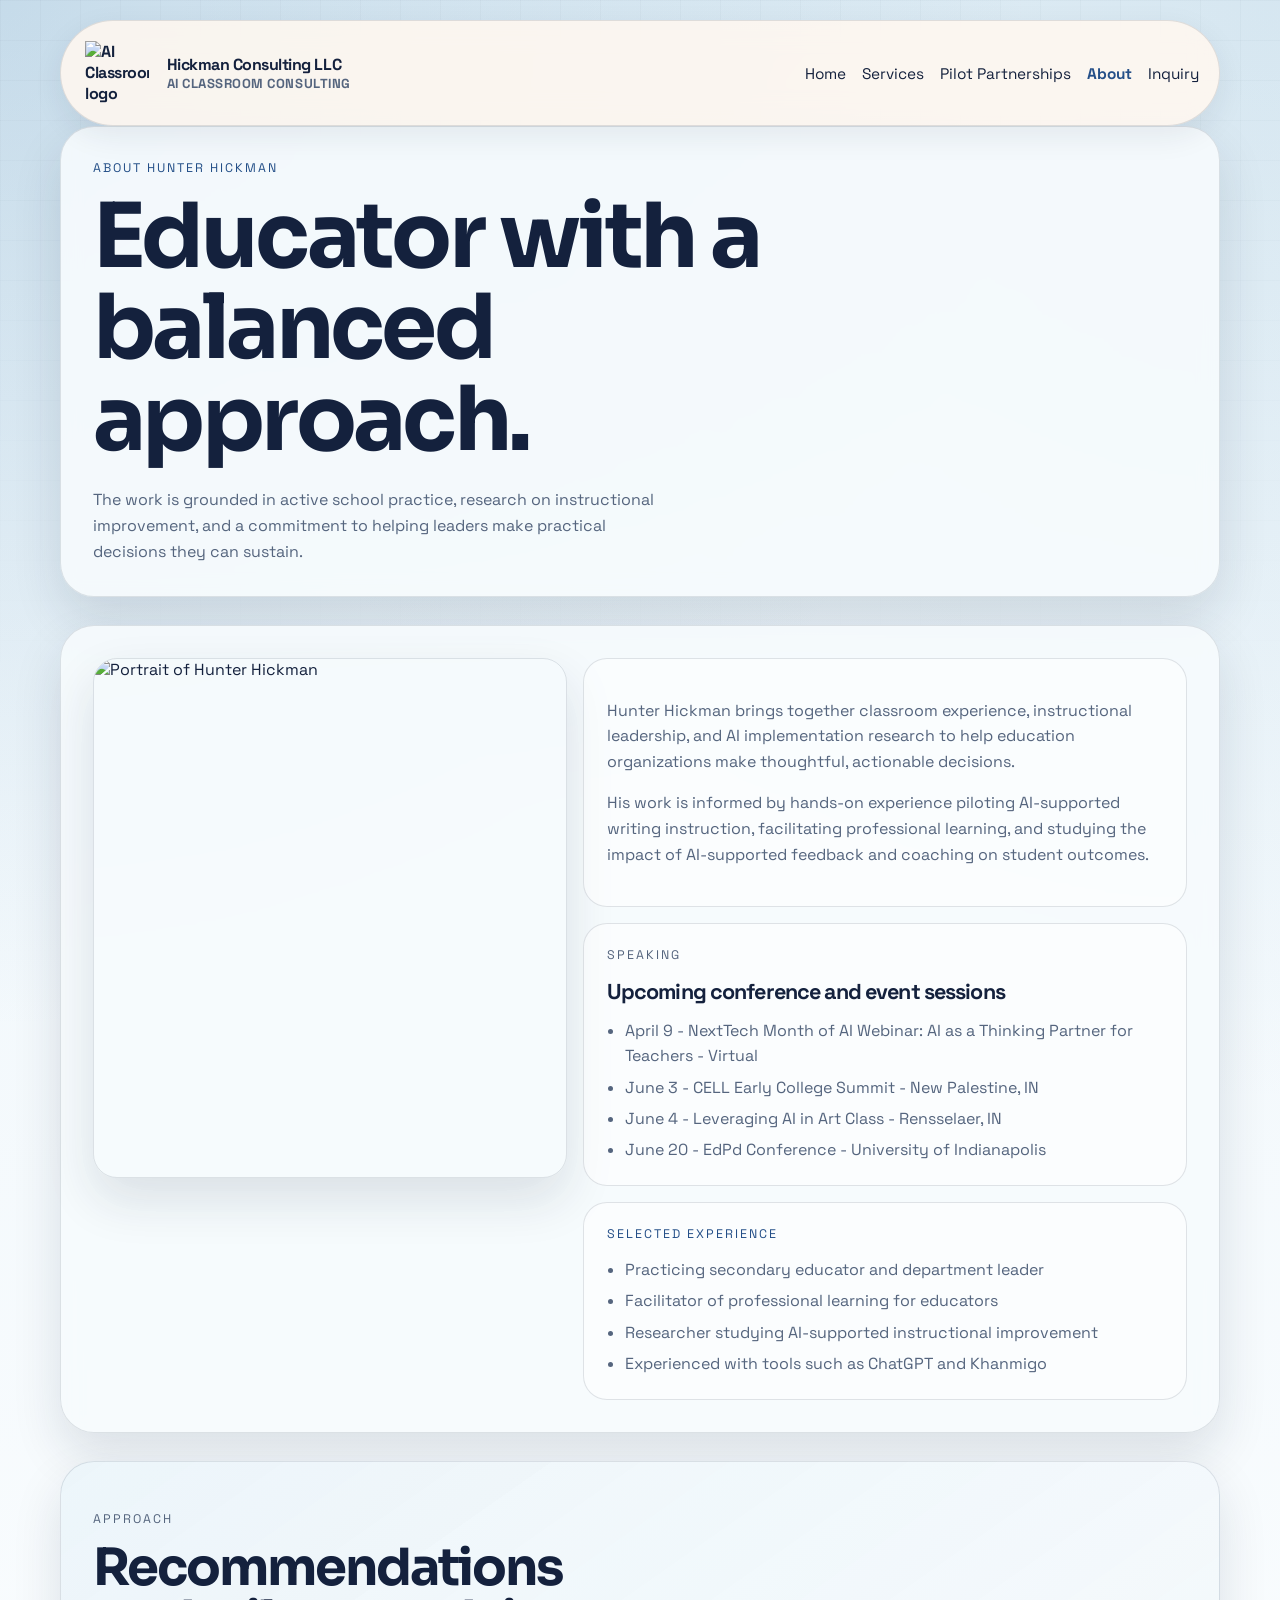
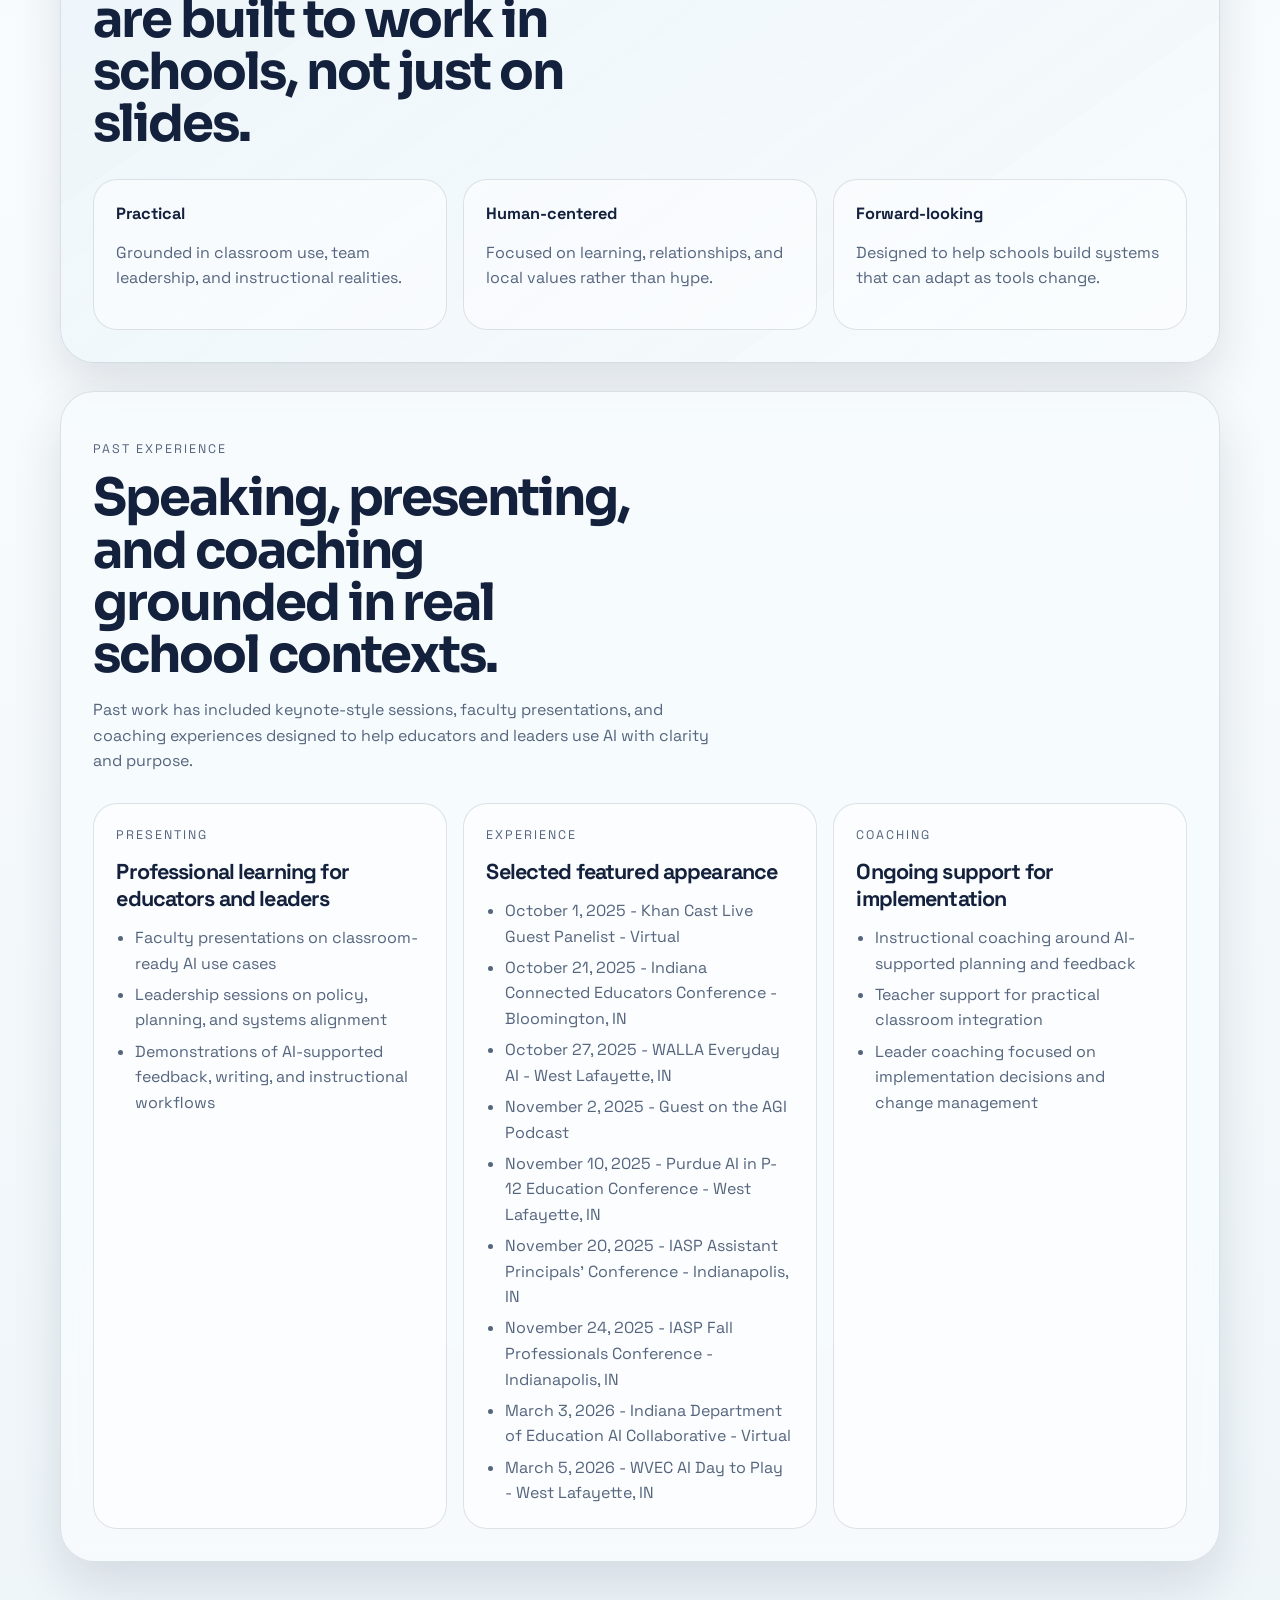
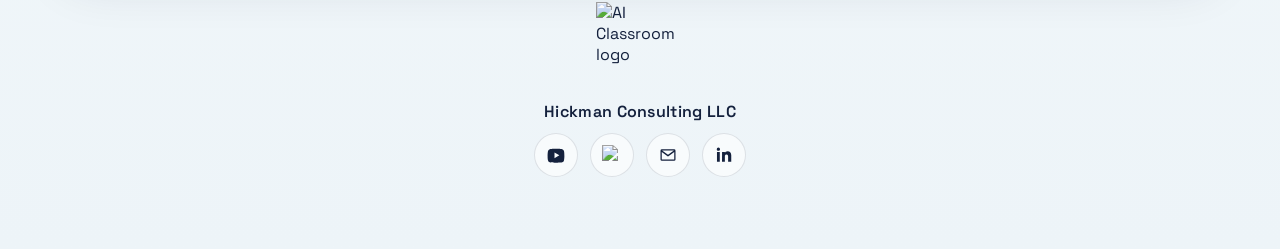
==== about.html @ c4c93e27 "Add files via upload" ====
<!DOCTYPE html>
<html lang="en">
  <head>
    <meta charset="UTF-8" />
    <meta name="viewport" content="width=device-width, initial-scale=1.0" />
    <title>About | Hickman Consulting LLC</title>
    <meta
      name="description"
      content="Learn about Hunter Hickman, an educator, instructional leader, and AI implementation partner."
    />
    <link rel="preconnect" href="https://fonts.googleapis.com" />
    <link rel="preconnect" href="https://fonts.gstatic.com" crossorigin />
    <link
      href="https://fonts.googleapis.com/css2?family=Space+Grotesk:wght@400;500;700&family=Sora:wght@400;600;700;800&display=swap"
      rel="stylesheet"
    />
    <link rel="stylesheet" href="styles.css" />
  </head>
  <body>
    <div class="page-shell">
      <header class="site-header">
        <a class="brand" href="index.html" aria-label="Hickman Consulting LLC home">
          <span class="brand-mark">
            <img
              src="assets/AI%20CLASSROOM%20PRO%20%282048%20x%201152%20px%29%20%28180%20x%20180%20px%29%281%29.png"
              alt="AI Classroom logo"
            />
          </span>
          <span class="brand-copy">
            <strong>Hickman Consulting LLC</strong>
            <span>AI Classroom Consulting</span>
          </span>
        </a>
        <nav class="site-nav">
          <a href="index.html">Home</a>
          <a href="services.html">Services</a>
          <a href="pilot-partnerships.html">Pilot Partnerships</a>
          <a class="current" href="about.html">About</a>
          <a href="inquiry.html">Inquiry</a>
        </nav>
      </header>

      <main>
        <section class="page-hero">
          <p class="eyebrow">About Hunter Hickman</p>
          <h1>Educator with a balanced approach.</h1>
          <p class="hero-text">
            The work is grounded in active school practice, research on instructional improvement,
            and a commitment to helping leaders make practical decisions they can sustain.
          </p>
        </section>

        <section class="section">
          <div class="about-layout">
            <figure class="about-photo">
              <img
                src="assets/1752551225383.jpg"
                alt="Portrait of Hunter Hickman"
              />
            </figure>
            <div class="about-side">
              <div class="about-copy">
                <p>
                  Hunter Hickman brings together classroom experience, instructional leadership, and
                  AI implementation research to help education organizations make thoughtful,
                  actionable decisions.
                </p>
                <p>
                  His work is informed by hands-on experience piloting AI-supported writing
                  instruction, facilitating professional learning, and studying the impact of
                  AI-supported feedback and coaching on student outcomes.
                </p>
              </div>
              <article class="card">
                <p class="card-kicker">Speaking</p>
                <h3>Upcoming conference and event sessions</h3>
                <ul class="feature-list compact">
                  <li>April 9 - NextTech Month of AI Webinar: AI as a Thinking Partner for Teachers - Virtual</li>
                  <li>June 3 - CELL Early College Summit - New Palestine, IN</li>
                  <li>June 4 - Leveraging AI in Art Class - Rensselaer, IN</li>
                  <li>June 20 - EdPd Conference - University of Indianapolis</li>
                </ul>
              </article>
              <div class="credential-box">
                <p class="panel-label">Selected experience</p>
                <ul class="feature-list compact">
                  <li>Practicing secondary educator and department leader</li>
                  <li>Facilitator of professional learning for educators</li>
                  <li>Researcher studying AI-supported instructional improvement</li>
                  <li>Experienced with tools such as ChatGPT and Khanmigo</li>
                </ul>
              </div>
            </div>
          </div>
        </section>

        <section class="section section-accent">
          <div class="section-heading">
            <p class="eyebrow">Approach</p>
            <h2>Recommendations are built to work in schools, not just on slides.</h2>
          </div>
          <div class="outcome-grid">
            <div>
              <strong>Practical</strong>
              <p>Grounded in classroom use, team leadership, and instructional realities.</p>
            </div>
            <div>
              <strong>Human-centered</strong>
              <p>Focused on learning, relationships, and local values rather than hype.</p>
            </div>
            <div>
              <strong>Forward-looking</strong>
              <p>Designed to help schools build systems that can adapt as tools change.</p>
            </div>
          </div>
        </section>

        <section class="section">
          <div class="section-heading">
            <p class="eyebrow">Past Experience</p>
            <h2>Speaking, presenting, and coaching grounded in real school contexts.</h2>
            <p>
              Past work has included keynote-style sessions, faculty presentations, and coaching
              experiences designed to help educators and leaders use AI with clarity and purpose.
            </p>
          </div>

          <div class="experience-grid">
            <article class="card">
              <p class="card-kicker">Presenting</p>
              <h3>Professional learning for educators and leaders</h3>
              <ul class="feature-list compact">
                <li>Faculty presentations on classroom-ready AI use cases</li>
                <li>Leadership sessions on policy, planning, and systems alignment</li>
                <li>Demonstrations of AI-supported feedback, writing, and instructional workflows</li>
              </ul>
            </article>

            <article class="card">
              <p class="card-kicker">Experience</p>
              <h3>Selected featured appearance</h3>
              <ul class="feature-list compact">
                <li>October 1, 2025 - Khan Cast Live Guest Panelist - Virtual</li>
                <li>October 21, 2025 - Indiana Connected Educators Conference - Bloomington, IN</li>
                <li>October 27, 2025 - WALLA Everyday AI - West Lafayette, IN</li>
                <li>November 2, 2025 - Guest on the AGI Podcast</li>
                <li>November 10, 2025 - Purdue AI in P-12 Education Conference - West Lafayette, IN</li>
                <li>November 20, 2025 - IASP Assistant Principals' Conference - Indianapolis, IN</li>
                <li>November 24, 2025 - IASP Fall Professionals Conference - Indianapolis, IN</li>
                <li>March 3, 2026 - Indiana Department of Education AI Collaborative - Virtual</li>
                <li>March 5, 2026 - WVEC AI Day to Play - West Lafayette, IN</li>
              </ul>
            </article>

            <article class="card">
              <p class="card-kicker">Coaching</p>
              <h3>Ongoing support for implementation</h3>
              <ul class="feature-list compact">
                <li>Instructional coaching around AI-supported planning and feedback</li>
                <li>Teacher support for practical classroom integration</li>
                <li>Leader coaching focused on implementation decisions and change management</li>
              </ul>
            </article>
          </div>
        </section>
      </main>

      <footer class="site-footer">
        <img
          class="footer-logo"
          src="assets/AI%20CLASSROOM%20PRO%20%282048%20x%201152%20px%29%20%28180%20x%20180%20px%29%281%29.png"
          alt="AI Classroom logo"
        />
        <p>Hickman Consulting LLC</p>
        <div class="social-links">
          <a
            class="social-link"
            href="https://www.youtube.com/@hickmanconsultingai"
            target="_blank"
            rel="noreferrer"
            aria-label="Visit Hickman Consulting AI on YouTube"
          >
            <svg viewBox="0 0 24 24" aria-hidden="true">
              <path
                d="M21.58 7.19a2.99 2.99 0 0 0-2.1-2.11C17.62 4.58 12 4.58 12 4.58s-5.62 0-7.48.5a2.99 2.99 0 0 0-2.1 2.11c-.5 1.86-.5 5.73-.5 5.73s0 3.87.5 5.73a2.99 2.99 0 0 0 2.1 2.11c1.86.5 7.48.5 7.48.5s5.62 0 7.48-.5a2.99 2.99 0 0 0 2.1-2.11c.5-1.86.5-5.73.5-5.73s0-3.87-.5-5.73ZM10.2 15.78V9.06l5.82 3.36-5.82 3.36Z"
              />
            </svg>
          </a>
          <a
            class="social-link"
            href="https://www.skool.com/ai-for-educators-3099"
            target="_blank"
            rel="noreferrer"
            aria-label="Visit the AI for Educators Skool community"
          >
            <img class="social-image" src="assets/skool.logo.png" alt="Skool logo" />
          </a>
          <a
            class="social-link"
            href="mailto:hunter.hickman@hickmanconsultingai.com"
            aria-label="Email Hunter Hickman"
          >
            <svg viewBox="0 0 24 24" aria-hidden="true">
              <path
                d="M3 6.75A1.75 1.75 0 0 1 4.75 5h14.5A1.75 1.75 0 0 1 21 6.75v10.5A1.75 1.75 0 0 1 19.25 19H4.75A1.75 1.75 0 0 1 3 17.25V6.75Zm1.9-.25 7.1 5.22 7.1-5.22H4.9Zm14.6 11V8.39l-6.98 5.13a.9.9 0 0 1-1.04 0L4.5 8.39v9.11h15Z"
              />
            </svg>
          </a>
          <a
            class="social-link"
            href="https://www.linkedin.com/in/hunter-hickman-m-s-2b501383/"
            target="_blank"
            rel="noreferrer"
            aria-label="Visit Hunter Hickman on LinkedIn"
          >
            <svg viewBox="0 0 24 24" aria-hidden="true">
              <path
                d="M6.94 8.5H3.56V20h3.38V8.5ZM5.25 3A1.96 1.96 0 0 0 3.3 4.97c0 1.08.86 1.97 1.93 1.97h.02c1.1 0 1.97-.89 1.97-1.97A1.96 1.96 0 0 0 5.27 3h-.02ZM20.7 12.4c0-3.45-1.84-5.05-4.29-5.05-1.98 0-2.86 1.09-3.36 1.86V8.5H9.67c.04.47 0 11.5 0 11.5h3.38v-6.42c0-.34.03-.68.12-.93.27-.68.88-1.38 1.9-1.38 1.34 0 1.87 1.03 1.87 2.54V20H20.7v-7.6Z"
              />
            </svg>
          </a>
        </div>
      </footer>
    </div>
  </body>
</html>
---- styles.css ----
:root {
  --bg: #eef5f9;
  --paper: rgba(247, 251, 253, 0.9);
  --surface: #f8fcfe;
  --ink: #14213d;
  --muted: #55657e;
  --accent: #4b88b6;
  --accent-deep: #244f88;
  --accent-soft: #8fb8d3;
  --silver: #c7d1d8;
  --line: rgba(20, 33, 61, 0.12);
  --shadow: 0 22px 50px rgba(20, 33, 61, 0.12);
}

* {
  box-sizing: border-box;
}

html {
  scroll-behavior: smooth;
}

body {
  margin: 0;
  font-family: "Space Grotesk", sans-serif;
  color: var(--ink);
  background:
    radial-gradient(circle at top left, rgba(75, 136, 182, 0.24), transparent 28%),
    radial-gradient(circle at top right, rgba(143, 184, 211, 0.24), transparent 30%),
    linear-gradient(180deg, #ecf5fa 0%, #f9fcfe 50%, #edf4f8 100%);
}

body::before {
  content: "";
  position: fixed;
  inset: 0;
  pointer-events: none;
  background-image: linear-gradient(rgba(20, 33, 61, 0.035) 1px, transparent 1px),
    linear-gradient(90deg, rgba(20, 33, 61, 0.035) 1px, transparent 1px);
  background-size: 40px 40px;
  mask-image: linear-gradient(180deg, rgba(0, 0, 0, 0.7), transparent 80%);
}

.page-shell {
  width: min(1160px, calc(100% - 2rem));
  margin: 0 auto;
  padding: 1.25rem 0 4rem;
}

.site-header {
  position: sticky;
  top: 1rem;
  z-index: 10;
  display: flex;
  align-items: center;
  justify-content: space-between;
  gap: 1rem;
  padding: 1rem 1.25rem;
  border: 1px solid var(--line);
  border-radius: 999px;
  background: rgba(255, 248, 239, 0.88);
  backdrop-filter: blur(14px);
  box-shadow: 0 10px 30px rgba(20, 33, 61, 0.08);
}

.brand,
.site-nav a {
  color: var(--ink);
  text-decoration: none;
}

.brand {
  display: inline-flex;
  align-items: center;
  gap: 0.85rem;
  font-weight: 700;
  letter-spacing: -0.03em;
}

.brand-mark {
  display: inline-flex;
  align-items: center;
  justify-content: center;
  width: 72px;
  height: 72px;
  border-radius: 18px;
  background: transparent;
  box-shadow: none;
}

.brand-mark img {
  width: 64px;
  height: 64px;
  object-fit: contain;
}

.brand-copy {
  display: grid;
  gap: 0.05rem;
}

.brand-copy strong {
  font-size: 1rem;
}

.brand-copy span {
  color: var(--muted);
  font-size: 0.82rem;
  letter-spacing: 0.04em;
  text-transform: uppercase;
}

.site-nav {
  display: flex;
  flex-wrap: wrap;
  gap: 1rem;
}

.site-nav a {
  font-size: 0.96rem;
}

.site-nav a.current {
  color: var(--accent-deep);
  font-weight: 700;
}

.hero,
.page-hero,
.section,
.trust-strip {
  opacity: 0;
  transform: translateY(18px);
  animation: rise 0.7s ease forwards;
}

.hero {
  display: grid;
  grid-template-columns: 1.4fr 0.9fr;
  gap: 1.5rem;
  padding: 5rem 0 2rem;
}

.page-hero {
  padding: 5rem 0 1rem;
}

.home-intro h1 {
  max-width: none;
}

.home-feature {
  display: grid;
  grid-template-columns: 1.15fr 0.85fr;
  gap: 1.5rem;
  margin-bottom: 2rem;
}

.hero-copy,
.hero-panel,
.page-hero,
.home-feature > *,
.section,
.trust-strip {
  border: 1px solid var(--line);
  background: var(--paper);
  backdrop-filter: blur(10px);
  box-shadow: var(--shadow);
}

.hero-copy,
.hero-panel,
.page-hero,
.home-feature > * {
  border-radius: 34px;
  padding: 2rem;
}

.eyebrow,
.panel-label,
.card-kicker {
  margin: 0 0 0.75rem;
  text-transform: uppercase;
  letter-spacing: 0.16em;
  font-size: 0.78rem;
  color: var(--accent-deep);
}

h1,
h2,
h3 {
  margin: 0;
  letter-spacing: -0.04em;
}

h1,
h2 {
  font-family: "Sora", sans-serif;
  line-height: 1.02;
  font-weight: 700;
}

h1 {
  font-size: clamp(3rem, 7vw, 5.9rem);
  max-width: 11ch;
}

h2 {
  font-size: clamp(2rem, 4vw, 3.4rem);
  max-width: 14ch;
}

h3 {
  font-size: 1.35rem;
  margin-bottom: 0.8rem;
}

p,
li,
label,
input,
select,
textarea,
button {
  font-size: 1rem;
  line-height: 1.6;
}

.hero-text,
.section-heading p,
.card p,
.pilot-copy p,
.about-copy p,
.outcome-grid p,
.form-note,
.panel-text,
.fit-list,
.feature-list {
  color: var(--muted);
}

.hero-text {
  max-width: 58ch;
  margin: 1.4rem 0 0;
}

.hero-actions,
.form-actions {
  display: flex;
  flex-wrap: wrap;
  gap: 0.9rem;
  align-items: center;
  margin-top: 1.8rem;
}

.button {
  display: inline-flex;
  align-items: center;
  justify-content: center;
  min-height: 50px;
  padding: 0.85rem 1.3rem;
  border-radius: 999px;
  border: 1px solid var(--ink);
  text-decoration: none;
  font-weight: 600;
  transition: transform 180ms ease, background-color 180ms ease, color 180ms ease;
}

.button:hover,
.button:focus-visible {
  transform: translateY(-2px);
}

.button-primary {
  background: var(--ink);
  color: #fff9f2;
}

.button-secondary {
  color: var(--ink);
  background: transparent;
}

.button-light {
  border-color: rgba(255, 255, 255, 0.32);
  background: rgba(255, 255, 255, 0.14);
  color: #fff9f2;
}

.button-light:hover,
.button-light:focus-visible {
  background: rgba(255, 255, 255, 0.22);
}

.process-list,
.feature-list,
.fit-list {
  padding-left: 1.15rem;
  margin: 0;
}

.process-list li + li,
.feature-list li + li,
.fit-list li + li {
  margin-top: 0.45rem;
}

.hero-panel {
  display: grid;
  gap: 1rem;
  background:
    linear-gradient(160deg, rgba(36, 79, 136, 0.96), rgba(20, 33, 61, 0.9)),
    linear-gradient(135deg, rgba(143, 184, 211, 0.26), transparent);
  color: #fff9f2;
}

.speaker-visual {
  overflow: hidden;
  border-radius: 24px;
  min-height: 320px;
  background: rgba(255, 255, 255, 0.08);
}

.speaker-visual img,
.speaker-stage img,
.about-photo img {
  display: block;
  width: 100%;
  height: 100%;
  object-fit: cover;
}

.hero-panel-copy {
  display: grid;
  gap: 0.8rem;
}

.speaker-stage {
  margin: 0;
  overflow: hidden;
  min-height: 100%;
  background: rgba(255, 255, 255, 0.4);
}

.events-panel {
  display: grid;
  gap: 1rem;
  background:
    linear-gradient(160deg, rgba(36, 79, 136, 0.96), rgba(20, 33, 61, 0.9)),
    linear-gradient(135deg, rgba(143, 184, 211, 0.26), transparent);
  color: #fff9f2;
}

.events-panel h2 {
  max-width: none;
}

.events-panel .panel-label,
.events-panel .panel-text,
.events-list span,
.events-list strong {
  color: rgba(255, 249, 242, 0.95);
}

.events-list {
  display: grid;
  gap: 1rem;
  padding: 0;
  margin: 0;
  list-style: none;
}

.events-list li {
  display: grid;
  gap: 0.18rem;
  padding-bottom: 0.9rem;
  border-bottom: 1px solid rgba(255, 255, 255, 0.14);
}

.events-list li:last-child {
  padding-bottom: 0;
  border-bottom: 0;
}

.hero-panel .panel-label,
.hero-panel .panel-text,
.hero-panel li {
  color: rgba(255, 249, 242, 0.92);
}

.hero-panel .process-list {
  font-family: "Sora", sans-serif;
  font-size: 1.05rem;
  font-weight: 600;
}

.trust-strip {
  display: grid;
  grid-template-columns: repeat(3, 1fr);
  gap: 1rem;
  border-radius: 28px;
  margin: 0 0 1.75rem;
  padding: 1.25rem 1.4rem;
}

.trust-strip strong,
.outcome-grid strong {
  display: block;
  margin-bottom: 0.35rem;
  font-size: 1.02rem;
}

.trust-strip span {
  color: var(--muted);
}

.section {
  border-radius: 34px;
  padding: 2rem;
  margin-top: 1.75rem;
}

.section-accent {
  background:
    linear-gradient(145deg, rgba(236, 245, 250, 0.92), rgba(247, 251, 253, 0.84)),
    var(--paper);
}

.section-heading {
  margin-bottom: 1.8rem;
}

.section-heading p {
  max-width: 62ch;
  margin-top: 1rem;
}

.cards,
.outcome-grid,
.experience-grid {
  display: grid;
  grid-template-columns: repeat(auto-fit, minmax(240px, 1fr));
  gap: 1rem;
}

.card,
.pilot-box,
.credential-box,
.outcome-grid > div {
  border: 1px solid var(--line);
  background: rgba(255, 255, 255, 0.45);
  border-radius: 24px;
  padding: 1.4rem;
}

.card-link {
  color: inherit;
  text-decoration: none;
  transition: transform 180ms ease, box-shadow 180ms ease, border-color 180ms ease;
}

.card-link:hover,
.card-link:focus-visible {
  transform: translateY(-4px);
  box-shadow: 0 18px 34px rgba(20, 33, 61, 0.12);
  border-color: rgba(36, 79, 136, 0.24);
}

.pilot-layout,
.about-layout {
  display: grid;
  grid-template-columns: 0.88fr 1.12fr;
  gap: 1rem;
  align-items: start;
}

.about-side {
  display: grid;
  gap: 1rem;
}

.about-copy {
  border: 1px solid var(--line);
  background: rgba(255, 255, 255, 0.45);
  border-radius: 24px;
  padding: 1.4rem;
}

.about-photo {
  margin: 0;
  min-height: 520px;
  overflow: hidden;
  border: 1px solid var(--line);
  border-radius: 24px;
  box-shadow: var(--shadow);
}

.compact li + li {
  margin-top: 0.35rem;
}

.inquiry-form {
  display: grid;
  gap: 1rem;
}

.field-row {
  display: grid;
  grid-template-columns: repeat(2, 1fr);
  gap: 1rem;
}

label {
  display: grid;
  gap: 0.45rem;
  font-weight: 500;
}

input,
select,
textarea,
button {
  font: inherit;
}

input,
select,
textarea {
  width: 100%;
  padding: 0.85rem 1rem;
  border: 1px solid rgba(20, 33, 61, 0.18);
  border-radius: 18px;
  background: rgba(255, 255, 255, 0.72);
  color: var(--ink);
}

input:focus,
select:focus,
textarea:focus {
  outline: 2px solid rgba(214, 107, 45, 0.24);
  border-color: var(--accent);
}

textarea {
  resize: vertical;
  min-height: 180px;
}

button.button {
  cursor: pointer;
}

.form-note {
  margin: 0;
}

#form-note.is-success {
  color: var(--accent-deep);
}

.site-footer {
  display: grid;
  justify-items: center;
  gap: 0.55rem;
  padding: 2.5rem 1rem 0.5rem;
}

.footer-logo {
  width: 88px;
  height: 88px;
  object-fit: contain;
}

.site-footer p {
  margin: 0;
  color: var(--ink);
  font-weight: 600;
  letter-spacing: 0.02em;
}

.social-link {
  display: inline-flex;
  align-items: center;
  justify-content: center;
  width: 44px;
  height: 44px;
  border: 1px solid var(--line);
  border-radius: 999px;
  color: var(--ink);
  background: rgba(255, 255, 255, 0.6);
  transition: transform 180ms ease, background-color 180ms ease, color 180ms ease;
}

.social-link:hover,
.social-link:focus-visible {
  transform: translateY(-2px);
  background: var(--ink);
  color: #fff9f2;
}

.social-link svg {
  width: 20px;
  height: 20px;
  fill: currentColor;
}

.social-links {
  display: flex;
  align-items: center;
  gap: 0.75rem;
}

.social-image {
  width: 20px;
  height: 20px;
  object-fit: contain;
}

@keyframes rise {
  to {
    opacity: 1;
    transform: translateY(0);
  }
}

.trust-strip {
  animation-delay: 120ms;
}

.section:nth-of-type(1) {
  animation-delay: 180ms;
}

.section:nth-of-type(2) {
  animation-delay: 240ms;
}

.section:nth-of-type(3) {
  animation-delay: 300ms;
}

.section:nth-of-type(4) {
  animation-delay: 360ms;
}

.section:nth-of-type(5) {
  animation-delay: 420ms;
}

@media (max-width: 960px) {
  .hero,
  .page-hero,
  .home-feature,
  .cards,
  .experience-grid,
  .pilot-layout,
  .about-layout,
  .outcome-grid,
  .trust-strip {
    grid-template-columns: 1fr;
  }

  .site-header {
    border-radius: 28px;
    align-items: flex-start;
    flex-direction: column;
  }

  .brand {
    width: 100%;
  }

  h1 {
    max-width: 13ch;
  }
}

@media (max-width: 640px) {
  .page-shell {
    width: min(100% - 1rem, 100%);
    padding-top: 0.5rem;
  }

  .hero {
    padding-top: 2rem;
  }

  .hero-copy,
  .hero-panel,
  .page-hero,
  .section {
    padding: 1.35rem;
    border-radius: 24px;
  }

  .field-row {
    grid-template-columns: 1fr;
  }

  h1 {
    font-size: clamp(2.5rem, 13vw, 4rem);
  }

  h2 {
    max-width: none;
  }
}
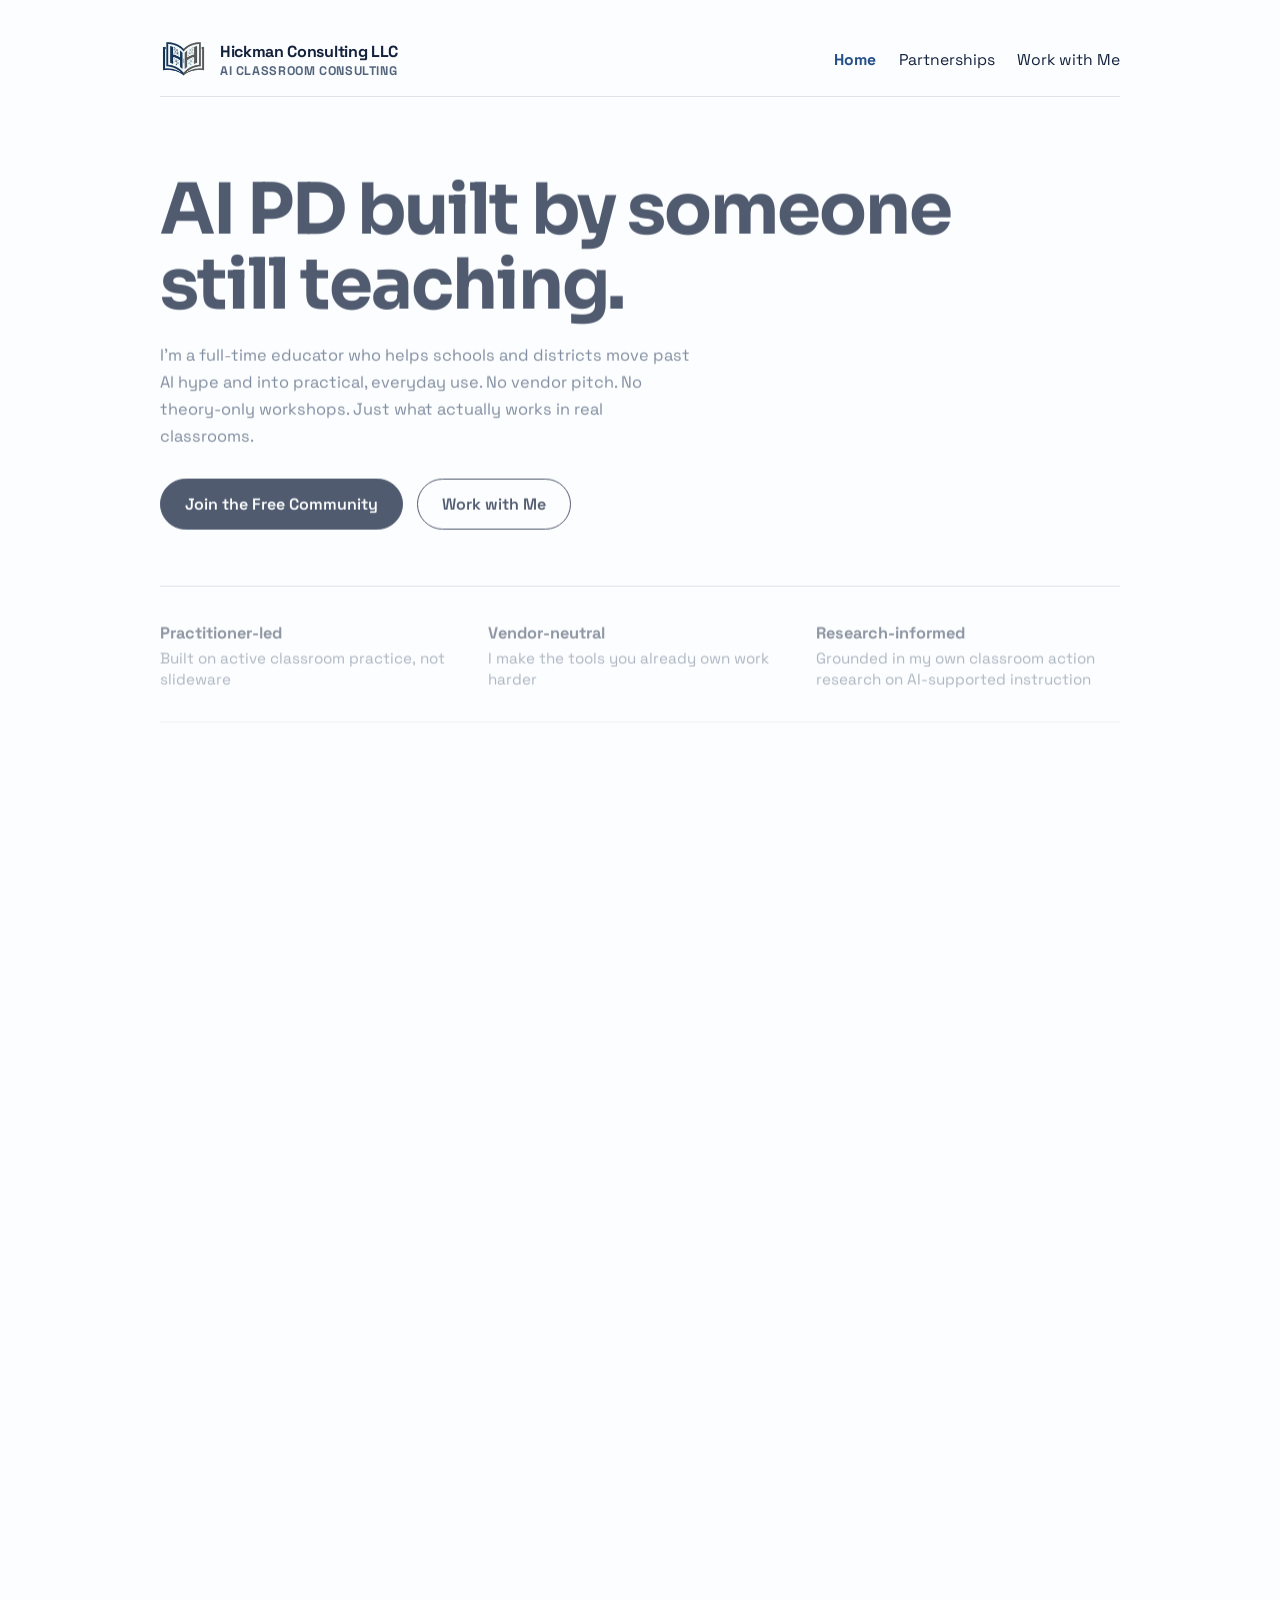
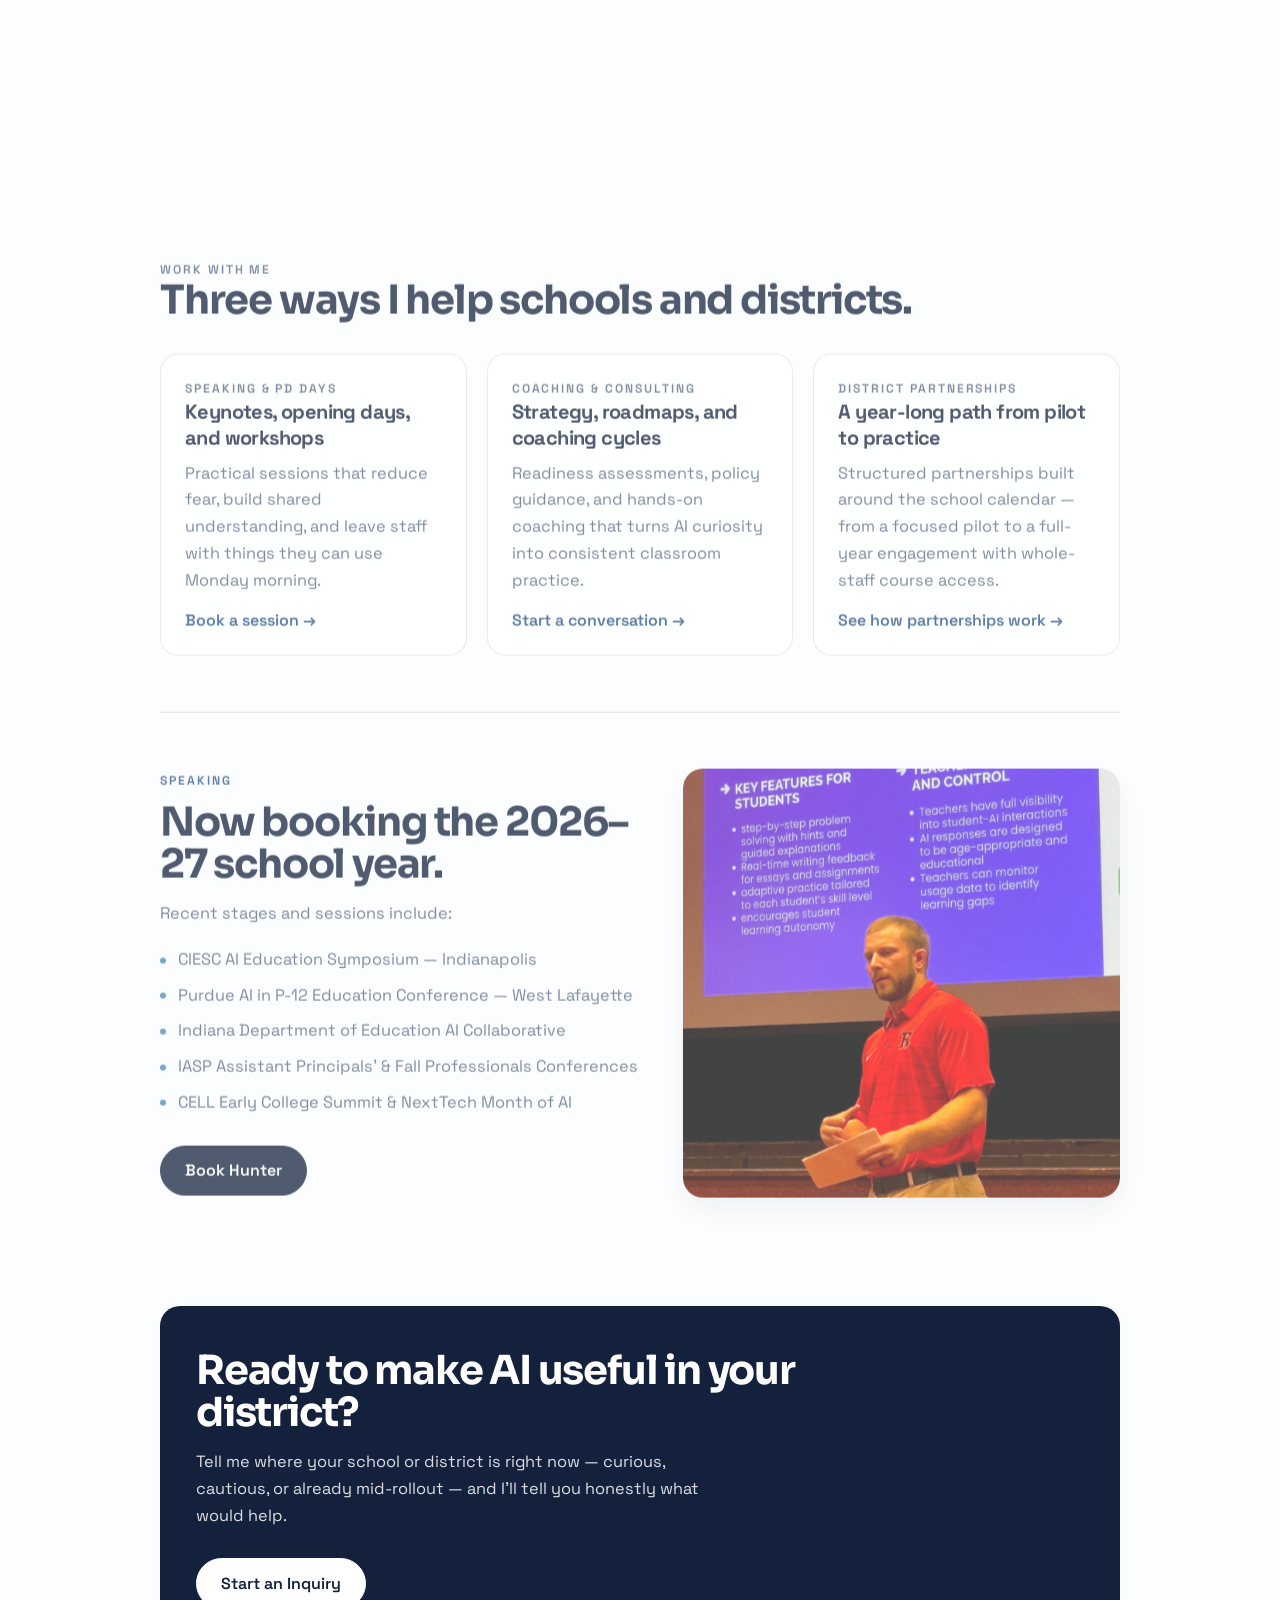
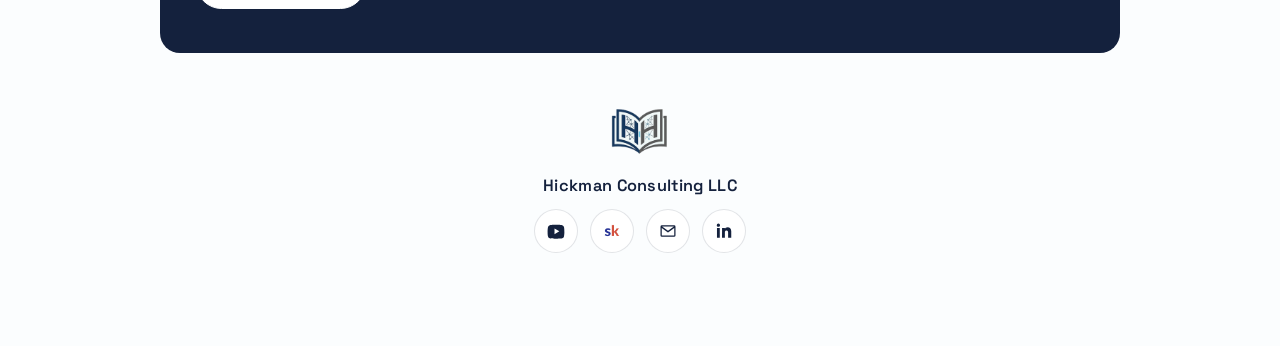
==== commit d6bde4c2: "Redesign site: 3-page structure with simplified layout Rebuilt around a minimal single-column design" ====
--- a/about.html
+++ b/about.html
@@ -2,225 +2,11 @@
 <html lang="en">
   <head>
     <meta charset="UTF-8" />
-    <meta name="viewport" content="width=device-width, initial-scale=1.0" />
-    <title>About | Hickman Consulting LLC</title>
-    <meta
-      name="description"
-      content="Learn about Hunter Hickman, an educator, instructional leader, and AI implementation partner."
-    />
-    <link rel="preconnect" href="https://fonts.googleapis.com" />
-    <link rel="preconnect" href="https://fonts.gstatic.com" crossorigin />
-    <link
-      href="https://fonts.googleapis.com/css2?family=Space+Grotesk:wght@400;500;700&family=Sora:wght@400;600;700;800&display=swap"
-      rel="stylesheet"
-    />
-    <link rel="stylesheet" href="styles.css" />
+    <meta http-equiv="refresh" content="0; url=index.html#about" />
+    <link rel="canonical" href="index.html" />
+    <title>Redirecting | Hickman Consulting LLC</title>
   </head>
   <body>
-    <div class="page-shell">
-      <header class="site-header">
-        <a class="brand" href="index.html" aria-label="Hickman Consulting LLC home">
-          <span class="brand-mark">
-            <img
-              src="assets/AI%20CLASSROOM%20PRO%20%282048%20x%201152%20px%29%20%28180%20x%20180%20px%29%281%29.png"
-              alt="AI Classroom logo"
-            />
-          </span>
-          <span class="brand-copy">
-            <strong>Hickman Consulting LLC</strong>
-            <span>AI Classroom Consulting</span>
-          </span>
-        </a>
-        <nav class="site-nav">
-          <a href="index.html">Home</a>
-          <a href="services.html">Services</a>
-          <a href="pilot-partnerships.html">Pilot Partnerships</a>
-          <a class="current" href="about.html">About</a>
-          <a href="inquiry.html">Inquiry</a>
-        </nav>
-      </header>
-
-      <main>
-        <section class="page-hero">
-          <p class="eyebrow">About Hunter Hickman</p>
-          <h1>Educator with a balanced approach.</h1>
-          <p class="hero-text">
-            The work is grounded in active school practice, research on instructional improvement,
-            and a commitment to helping leaders make practical decisions they can sustain.
-          </p>
-        </section>
-
-        <section class="section">
-          <div class="about-layout">
-            <figure class="about-photo">
-              <img
-                src="assets/1752551225383.jpg"
-                alt="Portrait of Hunter Hickman"
-              />
-            </figure>
-            <div class="about-side">
-              <div class="about-copy">
-                <p>
-                  Hunter Hickman brings together classroom experience, instructional leadership, and
-                  AI implementation research to help education organizations make thoughtful,
-                  actionable decisions.
-                </p>
-                <p>
-                  His work is informed by hands-on experience piloting AI-supported writing
-                  instruction, facilitating professional learning, and studying the impact of
-                  AI-supported feedback and coaching on student outcomes.
-                </p>
-              </div>
-              <article class="card">
-                <p class="card-kicker">Speaking</p>
-                <h3>Upcoming conference and event sessions</h3>
-                <ul class="feature-list compact">
-                  <li>April 9 - NextTech Month of AI Webinar: AI as a Thinking Partner for Teachers - Virtual</li>
-                  <li>June 3 - CELL Early College Summit - New Palestine, IN</li>
-                  <li>June 4 - Leveraging AI in Art Class - Rensselaer, IN</li>
-                  <li>June 20 - EdPd Conference - University of Indianapolis</li>
-                </ul>
-              </article>
-              <div class="credential-box">
-                <p class="panel-label">Selected experience</p>
-                <ul class="feature-list compact">
-                  <li>Practicing secondary educator and department leader</li>
-                  <li>Facilitator of professional learning for educators</li>
-                  <li>Researcher studying AI-supported instructional improvement</li>
-                  <li>Experienced with tools such as ChatGPT and Khanmigo</li>
-                </ul>
-              </div>
-            </div>
-          </div>
-        </section>
-
-        <section class="section section-accent">
-          <div class="section-heading">
-            <p class="eyebrow">Approach</p>
-            <h2>Recommendations are built to work in schools, not just on slides.</h2>
-          </div>
-          <div class="outcome-grid">
-            <div>
-              <strong>Practical</strong>
-              <p>Grounded in classroom use, team leadership, and instructional realities.</p>
-            </div>
-            <div>
-              <strong>Human-centered</strong>
-              <p>Focused on learning, relationships, and local values rather than hype.</p>
-            </div>
-            <div>
-              <strong>Forward-looking</strong>
-              <p>Designed to help schools build systems that can adapt as tools change.</p>
-            </div>
-          </div>
-        </section>
-
-        <section class="section">
-          <div class="section-heading">
-            <p class="eyebrow">Past Experience</p>
-            <h2>Speaking, presenting, and coaching grounded in real school contexts.</h2>
-            <p>
-              Past work has included keynote-style sessions, faculty presentations, and coaching
-              experiences designed to help educators and leaders use AI with clarity and purpose.
-            </p>
-          </div>
-
-          <div class="experience-grid">
-            <article class="card">
-              <p class="card-kicker">Presenting</p>
-              <h3>Professional learning for educators and leaders</h3>
-              <ul class="feature-list compact">
-                <li>Faculty presentations on classroom-ready AI use cases</li>
-                <li>Leadership sessions on policy, planning, and systems alignment</li>
-                <li>Demonstrations of AI-supported feedback, writing, and instructional workflows</li>
-              </ul>
-            </article>
-
-            <article class="card">
-              <p class="card-kicker">Experience</p>
-              <h3>Selected featured appearance</h3>
-              <ul class="feature-list compact">
-                <li>October 1, 2025 - Khan Cast Live Guest Panelist - Virtual</li>
-                <li>October 21, 2025 - Indiana Connected Educators Conference - Bloomington, IN</li>
-                <li>October 27, 2025 - WALLA Everyday AI - West Lafayette, IN</li>
-                <li>November 2, 2025 - Guest on the AGI Podcast</li>
-                <li>November 10, 2025 - Purdue AI in P-12 Education Conference - West Lafayette, IN</li>
-                <li>November 20, 2025 - IASP Assistant Principals' Conference - Indianapolis, IN</li>
-                <li>November 24, 2025 - IASP Fall Professionals Conference - Indianapolis, IN</li>
-                <li>March 3, 2026 - Indiana Department of Education AI Collaborative - Virtual</li>
-                <li>March 5, 2026 - WVEC AI Day to Play - West Lafayette, IN</li>
-              </ul>
-            </article>
-
-            <article class="card">
-              <p class="card-kicker">Coaching</p>
-              <h3>Ongoing support for implementation</h3>
-              <ul class="feature-list compact">
-                <li>Instructional coaching around AI-supported planning and feedback</li>
-                <li>Teacher support for practical classroom integration</li>
-                <li>Leader coaching focused on implementation decisions and change management</li>
-              </ul>
-            </article>
-          </div>
-        </section>
-      </main>
-
-      <footer class="site-footer">
-        <img
-          class="footer-logo"
-          src="assets/AI%20CLASSROOM%20PRO%20%282048%20x%201152%20px%29%20%28180%20x%20180%20px%29%281%29.png"
-          alt="AI Classroom logo"
-        />
-        <p>Hickman Consulting LLC</p>
-        <div class="social-links">
-          <a
-            class="social-link"
-            href="https://www.youtube.com/@hickmanconsultingai"
-            target="_blank"
-            rel="noreferrer"
-            aria-label="Visit Hickman Consulting AI on YouTube"
-          >
-            <svg viewBox="0 0 24 24" aria-hidden="true">
-              <path
-                d="M21.58 7.19a2.99 2.99 0 0 0-2.1-2.11C17.62 4.58 12 4.58 12 4.58s-5.62 0-7.48.5a2.99 2.99 0 0 0-2.1 2.11c-.5 1.86-.5 5.73-.5 5.73s0 3.87.5 5.73a2.99 2.99 0 0 0 2.1 2.11c1.86.5 7.48.5 7.48.5s5.62 0 7.48-.5a2.99 2.99 0 0 0 2.1-2.11c.5-1.86.5-5.73.5-5.73s0-3.87-.5-5.73ZM10.2 15.78V9.06l5.82 3.36-5.82 3.36Z"
-              />
-            </svg>
-          </a>
-          <a
-            class="social-link"
-            href="https://www.skool.com/ai-for-educators-3099"
-            target="_blank"
-            rel="noreferrer"
-            aria-label="Visit the AI for Educators Skool community"
-          >
-            <img class="social-image" src="assets/skool.logo.png" alt="Skool logo" />
-          </a>
-          <a
-            class="social-link"
-            href="mailto:hunter.hickman@hickmanconsultingai.com"
-            aria-label="Email Hunter Hickman"
-          >
-            <svg viewBox="0 0 24 24" aria-hidden="true">
-              <path
-                d="M3 6.75A1.75 1.75 0 0 1 4.75 5h14.5A1.75 1.75 0 0 1 21 6.75v10.5A1.75 1.75 0 0 1 19.25 19H4.75A1.75 1.75 0 0 1 3 17.25V6.75Zm1.9-.25 7.1 5.22 7.1-5.22H4.9Zm14.6 11V8.39l-6.98 5.13a.9.9 0 0 1-1.04 0L4.5 8.39v9.11h15Z"
-              />
-            </svg>
-          </a>
-          <a
-            class="social-link"
-            href="https://www.linkedin.com/in/hunter-hickman-m-s-2b501383/"
-            target="_blank"
-            rel="noreferrer"
-            aria-label="Visit Hunter Hickman on LinkedIn"
-          >
-            <svg viewBox="0 0 24 24" aria-hidden="true">
-              <path
-                d="M6.94 8.5H3.56V20h3.38V8.5ZM5.25 3A1.96 1.96 0 0 0 3.3 4.97c0 1.08.86 1.97 1.93 1.97h.02c1.1 0 1.97-.89 1.97-1.97A1.96 1.96 0 0 0 5.27 3h-.02ZM20.7 12.4c0-3.45-1.84-5.05-4.29-5.05-1.98 0-2.86 1.09-3.36 1.86V8.5H9.67c.04.47 0 11.5 0 11.5h3.38v-6.42c0-.34.03-.68.12-.93.27-.68.88-1.38 1.9-1.38 1.34 0 1.87 1.03 1.87 2.54V20H20.7v-7.6Z"
-              />
-            </svg>
-          </a>
-        </div>
-      </footer>
-    </div>
+    <p>This page has moved. <a href="index.html#about">Continue to Hickman Consulting</a>.</p>
   </body>
 </html>
